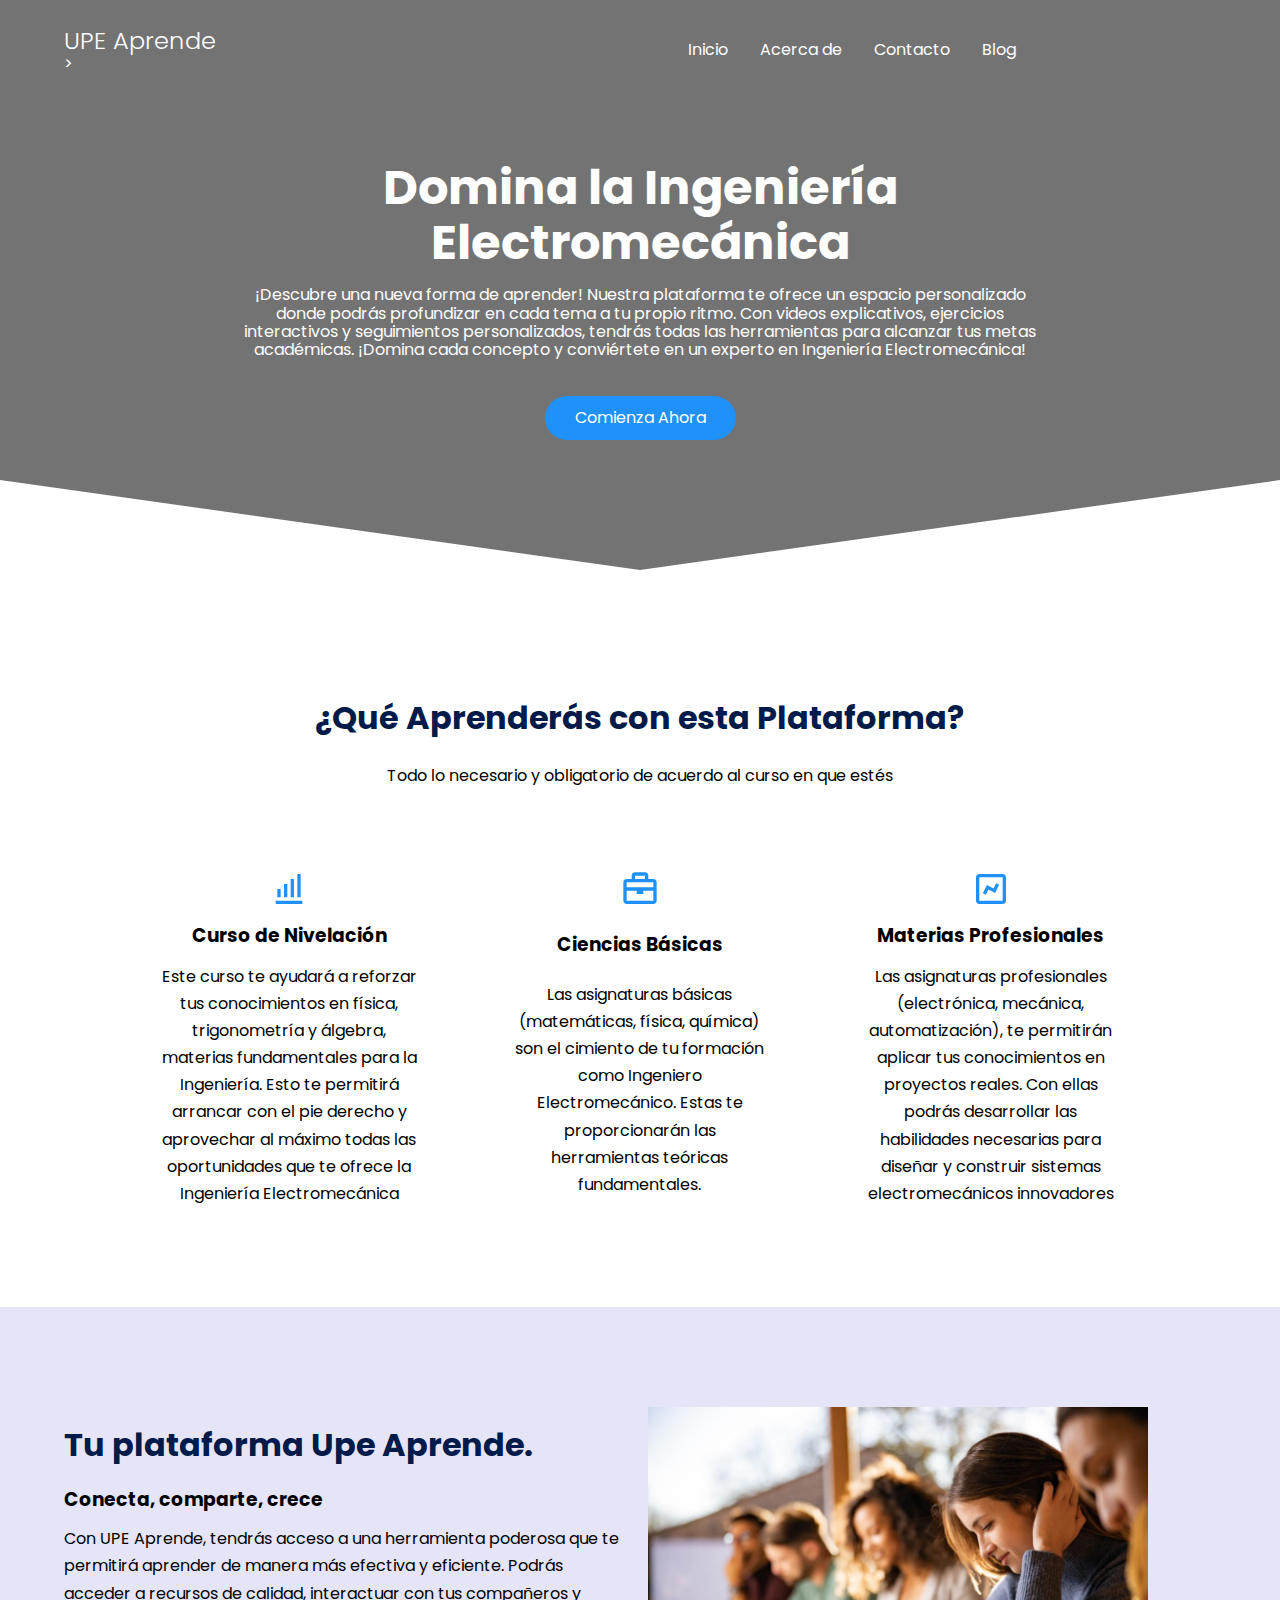
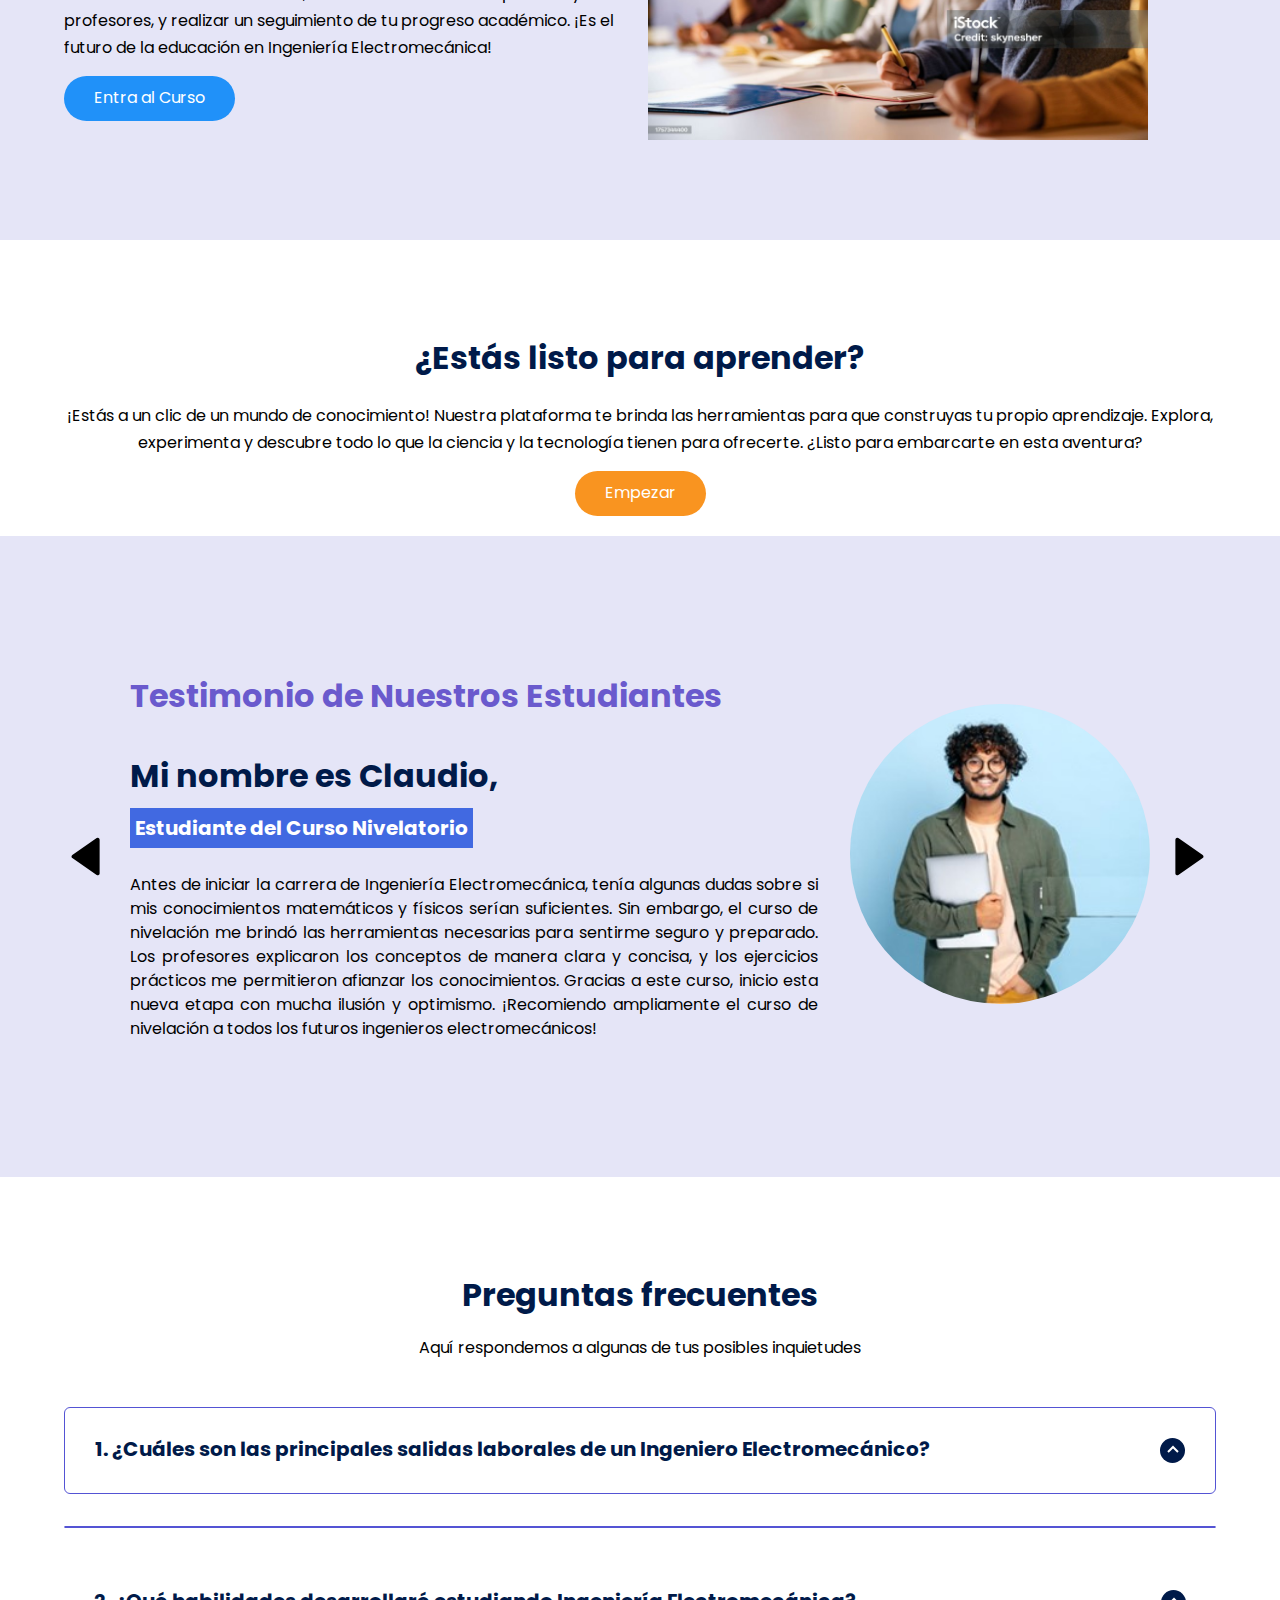
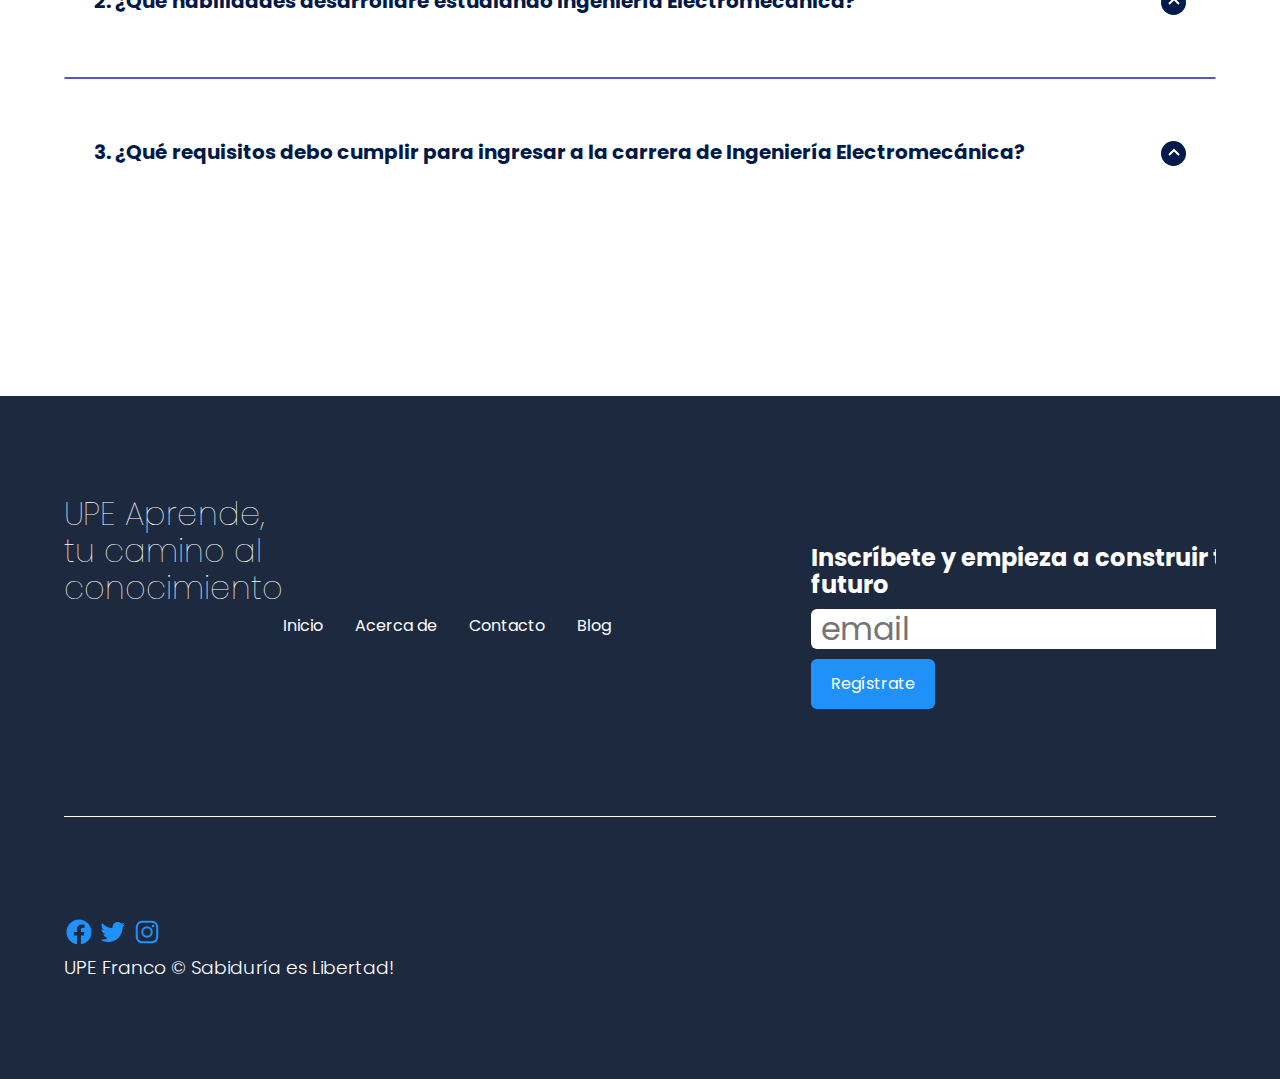
==== index.html @ ddc54c04 "subir website" ====
<!DOCTYPE html>
<html lang="es">
<head>
    <meta charset="UTF-8">
    <meta name="viewport" content="width=device-width, initial-scale=1.0">
    <title>UPE Aprende</title>
    <link rel="shortcut icon" href="./Imagenes/favicom.png" type="image/x-icon">
    <link rel="stylesheet" href="./CSS/estilos.css">
    <link rel="stylesheet" href="./CSS/normalize.css">

    <meta name="theme-color " content="#2091f9">

    <!-- Primary Meta Tags -->

<meta name="title" content="UPE  Aprende" />
<meta name="description" content="¡Descubre una nueva forma de aprender! Nuestra plataforma te ofrece un espacio  personalizado donde podrás profundizar en cada tema a tu propio ritmo. " />

<!-- Open Graph / Facebook -->
<meta property="og:type" content="website" />
<meta property="og:url" content="upeaprendefranco.com" />
<meta property="og:title" content="UPE  Aprende" />
<meta property="og:description" content="¡Descubre una nueva forma de aprender! Nuestra plataforma te ofrece un espacio  personalizado donde podrás profundizar en cada tema a tu propio ritmo. " />
<meta property="og:image" content="https://metatags.io/images/meta-tags.png" />

<!-- Twitter -->
<meta property="twitter:card" content="summary_large_image" />
<meta property="twitter:url" content="upeaprendefranco.com" />
<meta property="twitter:title" content="UPE  Aprende" />
<meta property="twitter:description" content="¡Descubre una nueva forma de aprender! Nuestra plataforma te ofrece un espacio  personalizado donde podrás profundizar en cada tema a tu propio ritmo. " />
<meta property="twitter:image" content="https://metatags.io/images/meta-tags.png" />

<!-- Meta Tags Generated with https://metatags.io -->

    
</head>
<body>
    <header class="hero">
        <nav class="nav container">
             <div class="nav_logo">
                 <h2 class="nav_title">UPE Aprende</h2>>

                 </h2>
           </div>
            <ul class="nav_link nav_link--menu">
                <li class="nav_items"><a href="#" class="nav_links">Inicio</a>
                </li>              
                <li class="nav_items">
                    <a href="#" class="nav_links">Acerca de</a>
                </li>
                <li class="nav_items">
                    <a href="#" class="nav_links">Contacto</a>
                </li>
                <li class="nav_items">
                    <a href="#" class="nav_links">Blog</a>
                    <img src="./Imagenes/close.svg" alt="" class="nav_close">
                </li>
                
           </ul>
           <div class="nav_menu">
             <img src="./imagenes/menu.svg" class="nav_img">
               
           </div>
        </nav>
        <section class="hero_container container">
            <h1 class="hero_title">Domina la Ingeniería Electromecánica</h1>
            <p class="hero_paragraph">¡Descubre una nueva forma de aprender! Nuestra plataforma te ofrece un espacio 
            personalizado donde podrás profundizar en cada tema a tu propio ritmo. Con videos 
            explicativos, ejercicios interactivos y seguimientos personalizados, tendrás todas 
            las herramientas para alcanzar tus metas académicas. ¡Domina cada concepto y conviértete
            en un experto en Ingeniería Electromecánica!</p>
            <a href="#" class="cta">Comienza Ahora </a>
        </section>
    </header>
   <main>
     <section class="container about">
        <h2 class="subtitle"> ¿Qué Aprenderás con esta Plataforma?</h2>
        <p class="about_paragraph" > Todo lo necesario y obligatorio de acuerdo al curso
             en que estés </p>
        <div class="about_main">
            <article class="about_icons">
                <img src="./Imagenes/nivela_2.svg" class="about_icon">
                <h3 class="about_title">Curso de Nivelación</h3>
                <p class="about_paragraph">Este curso te ayudará a reforzar tus 
                    conocimientos en física, trigonometría y álgebra, materias 
                    fundamentales para la Ingeniería. Esto te permitirá arrancar con 
                    el pie derecho y aprovechar al máximo todas las oportunidades
                     que te ofrece la Ingeniería Electromecánica</p>
            </article>
            <article class="about_icons">
                <img src="./Imagenes/mate_pro.svg" class="about_icon">
                <h3 class="about_title">Ciencias Básicas</h3>
                <p class="about_paragraph">Las asignaturas básicas (matemáticas, física,
                     química) son el cimiento de tu formación como Ingeniero Electromecánico.
                     Estas te proporcionarán las herramientas teóricas fundamentales.</p>
            </article>
            <article class="about_icons">
                <img src="./Imagenes/ciencias_bas.svg" class="about_icon">
                <h3 class="about_title">Materias Profesionales</h3>
                <p class="about_paragraph">Las asignaturas profesionales (electrónica, mecánica,
                     automatización), te permitirán aplicar tus conocimientos en proyectos reales.
                     Con ellas podrás desarrollar las habilidades necesarias para diseñar y 
                     construir sistemas electromecánicos innovadores</p>
            </article>
        </div>
     </section>
     <section class="knowledge">
        <div class="knowledge_container container">
           <div class="knowledge_texts">
              <h2 class="subtitle">Tu plataforma Upe Aprende. </h2>
              <h3 class="subtitle_2">Conecta, comparte,
                crece</h3>
              <p class="knowledge_paragraph">Con UPE Aprende, tendrás acceso a una 
                herramienta poderosa que te permitirá aprender de manera más efectiva
                 y eficiente. Podrás acceder a recursos de calidad, interactuar con 
                 tus compañeros y profesores, y realizar un seguimiento de tu
                  progreso académico. ¡Es el futuro de la educación en Ingeniería 
                  Electromecánica!</p>
             <a href="#" class="cta">Entra al Curso</a>
           </div>
           <figure class="knowledge_picture">
            <img src="./Imagenes/alu_estudiando.jpg" class="knowledge_img">
           </figure>
        </div>

     </section>
     <section class="cuestion_offer">
        <div class="cuestion_container container">
            <div class="cuestion_texts">
                <h2 class="subtitle">¿Estás listo para aprender?</h2>
                <p class="cuestion_paragraph">¡Estás a un clic de un mundo de conocimiento!
                    Nuestra plataforma te brinda las herramientas para que construyas tu 
                     propio aprendizaje. Explora, experimenta y descubre todo lo que la 
                    ciencia y la tecnología tienen para ofrecerte. ¿Listo para embarcarte en
                     esta aventura?</p>
                <a href="" class="cta_2">Empezar</a>
            </div>
        </div>
        
  
     </section>

     <!-- Sección para El Testimonio-->
     
     
<!--
    <section class="testimony">
            <div class="testimony_container container">
                <img src="./Imagenes/flecha_izq.svg" class="testimony_awr" id="before">
                <section class="testimony_body testimony_body--show" data-id="5">
                    <div class="testimony_text">
                        <h2 class="subtitle"> Mi nombre es Aliciac Castillo, <span class="testimony_course">estudiante del Curso Nivelatorio</span></h2>
                        <p class="testimony_review">Antes de iniciar la carrera de Ingeniería Electromecánica, tenía algunas dudas sobre si mis conocimientos matemáticos y físicos serían suficientes. Sin embargo, el curso de nivelación me brindó las herramientas necesarias para sentirme seguro y preparado. Los profesores explicaron los conceptos de manera clara y concisa, y los ejercicios prácticos me permitieron afianzar los conocimientos. Gracias a este curso, inicio esta nueva etapa con mucha ilusión y optimismo. ¡Recomiendo ampliamente el curso de nivelación a todos los futuros ingenieros electromecánicos!</p>

                    </div>
                    <figure class="testimony_picture">
                        <img src="./Imagenes/estudiante_1.jpg" class="testimony_img">
                    </figure>
                </section>
                <img src="./Imagenes/right_arrow.svg" class="testimony_awr" id="next">
            </div>

    </section>
-->


    
     <section class="testimonio">
        <div class="testimonio_container container">
            <!--<img src="./Imagenes/lefaroow.svg" class="testimonio_awr" id="before">-->
            <img src="./Imagenes/flecha_izq.svg" class="testimonio_awr" id="before">
            <section class="testimonio_body testimonio_body--show" data-id="1">
                <div class="testimonio_text">
                    <h1 class="testimonio_Titulo"> Testimonio de Nuestros Estudiantes</h1>
                    <h2 class="subtitle">Mi nombre es Claudio, <span class="testimonio_course">Estudiante del Curso Nivelatorio</span> </h2>
                    <p class="testimonio_review">Antes de iniciar la carrera de Ingeniería Electromecánica, tenía algunas dudas sobre si mis conocimientos matemáticos y físicos serían suficientes. Sin embargo, el curso de nivelación me brindó las herramientas necesarias para sentirme seguro y preparado. Los profesores explicaron los conceptos de manera clara y concisa, y los ejercicios prácticos me permitieron afianzar los conocimientos. Gracias a este curso, inicio esta nueva etapa con mucha ilusión y optimismo. ¡Recomiendo ampliamente el curso de nivelación a todos los futuros ingenieros electromecánicos! </p>
                </div>
                <figure class="testimonio_picture">
                    <img src="./Imagenes/claudio_2.jpg" class="testimonio_img">
                </figure>
            </section>

     
<section class="testimonio_body"  data-id="2">
                <div class="testimonio_text">
                    <h1 class="testimonio_Titulo"> Testimonio de Nuestros Estudiantes</h1>
                    <h2 class="subtitle">Mi nombre es Alejandra, <span class="testimonio_course">Estudiante del Tercer año</span> </h2>
                    <p class="testimonio_review"> Estoy encantada con mi elección de estudiar Ingeniería Electromecánica. Desde que ingresé a la facultad, me he sentido muy respaldada por el equipo docente. Las clases son dinámicas y los profesores siempre están dispuestos a resolver nuestras dudas. Lo que más me gusta es la combinación de teoría y práctica, ya que nos permite aplicar los conocimientos adquiridos en proyectos reales. Además, el ambiente de estudio es muy colaborativo, lo que fomenta el aprendizaje entre compañeros. ¡Sin duda, estoy construyendo una sólida base para mi futuro profesional!"</p>
                </div>
                <figure class="testimonio_picture">
                    <img src="./Imagenes/estudiante_1.jpg" class="testimonio_img">
                </figure>
            </section>

            <section class="testimonio_body"  data-id="3">
                <div class="testimonio_text">
                    <h1 class="testimonio_Titulo"> Testimonio de Nuestros Estudiantes</h1>
                    <h2 class="subtitle">Mi nombre es Alex, <span class="testimonio_course">Egresado de la Carrera</span> </h2>
                    <p class="testimonio_review">Elegir la carrera de Ingeniería Electromecánica fue una de las mejores decisiones de mi vida. La formación que recibí en la facultad me proporcionó una base sólida en conocimientos teóricos y prácticos que me han sido de gran utilidad en mi desarrollo profesional. Los proyectos que realizamos durante la carrera me permitieron aplicar los conceptos aprendidos en situaciones reales y desarrollar habilidades como el trabajo en equipo y la resolución de problemas.
                        Los conocimientos adquiridos en la facultad me han permitido adaptarme rápidamente a los desafíos de mi trabajo y aportar soluciones innovadoras. Estoy muy satisfecho con mi carrera y recomiendo a todos los jóvenes que estén interesados en la ingeniería a que se animen a estudiar esta apasionante disciplina. La formación en ingeniería no solo te abre puertas en el mundo laboral, sino que también te brinda las herramientas necesarias para enfrentar los retos del futuro y contribuir al desarrollo de nuestra sociedad.
                         </p>
                </div>
                <figure class="testimonio_picture">
                    <img src="./Imagenes/estudiante_2.jpg" class="testimonio_img">
                </figure>
            </section>





            <img src="./Imagenes/right_arrow.svg" class="testimonio_awr" id="next">

        </div>
     </section>
    

     <section class="cuestions container">
        <h2 class="subtitle">Preguntas frecuentes</h2>
        <p class="cuestions_paragraph"n>Aquí respondemos a algunas de tus posibles inquietudes</p>
        <section class="cuestions_container">
            <article class="cuestions_padding">
                <div class="cuestions_answer">
                    <h3 class="cuestions_title">
                        1. ¿Cuáles son las principales salidas laborales de un Ingeniero Electromecánico?
                        <span class="cuestions_arrow">
                            <img src="./Imagenes/chevron_arrib.svg" class="cuestions_img">
                        </span>
                    </h3>
                    <p class="cuestions_show">La Ingeniería Electromecánica ofrece un amplio abanico de oportunidades laborales. Nuestros egresados se desempeñan en diversos sectores, como:<br>
                        
                        •	<strong>Industria:</strong> En la fabricación, mantenimiento y optimización de maquinaria y equipos industriales.<br>
                        •	<strong>Energías renovables: </strong>En el diseño e implementación de sistemas de generación y distribución de energía limpia.<br>
                        •	<strong>Automatización:</strong> En la programación y control de procesos industriales.<br>
                        •	<strong>Automoción:</strong> En el desarrollo de vehículos eléctricos y sistemas de control vehicular.<br>
                        •	<strong>Consultoría:</strong> Brindando asesoramiento técnico en proyectos de ingeniería.
                        </p>
                </div>
            </article>

            <article class="cuestions_padding"></article>
                <div class="cuestions_answer">
                    <h3 class="cuestions_title">
                       2. ¿Qué habilidades desarrollaré estudiando Ingeniería Electromecánica?
                        <span class="cuestions_arrow">
                            <img src="./Imagenes/chevron_arrib.svg" class="cuestions_img">
                        </span>
                    </h3>
                    <p class="cuestions_show">Además de los conocimientos técnicos en electricidad, mecánica y electrónica, nuestra carrera te permitirá desarrollar habilidades clave para el éxito profesional, como:<br>
                        •	<strong>Resolución de problemas:</strong> Aprenderás a analizar situaciones complejas y encontrar soluciones eficientes.<br>
                        •	<strong>Trabajo en equipo: </strong>Desarrollarás la capacidad de colaborar con otros profesionales en proyectos multidisciplinarios.<br>
                        •	<strong>Pensamiento crítico:</strong>  Adquirirás la habilidad de evaluar información y tomar decisiones fundamentadas.<br>
                        •	<strong>Creatividad:</strong>Fomentarás tu capacidad de innovar y diseñar nuevas soluciones.
                        
                        </p>
                </div>
            </article>
            <article class="cuestions_padding"></article>
                <div class="cuestions_answer">
                    <h3 class="cuestions_title">
                        3. ¿Qué requisitos debo cumplir para ingresar a la carrera de Ingeniería Electromecánica?
                        <span class="cuestions_arrow">
                            <img src="./Imagenes/chevron_arrib.svg" class="cuestions_img">
                        </span>
                    </h3>
                    <p class="cuestions_show">Para ingresar a nuestra carrera, generalmente se requiere:<br>
                       <strong>•	Haber completado la educación secundaria.</strong> <br>
                       <strong>•	Aprobar un examen de admisión.</strong>  <br>
                       <strong>•	Cumplir con los requisitos específicos de la institución.</strong> <br>
                        Te recomendamos que te pongas en contacto con nuestra oficina de admisiones para obtener información detallada sobre el proceso de inscripción y los requisitos particulares de este año.<br>
                       <strong>• Contacto:</strong>  Sr. Hugo Villalba, Secretario Académico (0993)277681
                        
                        </p>
                </div>
            </article>
        </section>
     </section>
   </main>
   <footer class="footer">
     <section class="footer_container container">
        <nav class="nav nav_footer">
            <h2 class="footer_title">UPE Aprende, tu camino al conocimiento</h2>
             <!-- <h3 class="footer_title_2">Tu camino al conocimiento </h3> -->
            <ul class="nav_link nav_link--footer">
                <li class="nav_items"><a href="#" class="nav_links">Inicio</a>
                </li>              
                <li class="nav_items">
                    <a href="#" class="nav_links">Acerca de</a>
                </li>
                <li class="nav_items">
                    <a href="#" class="nav_links">Contacto</a>
                </li>
                <li class="nav_items">
                    <a href="#" class="nav_links">Blog</a>
                    
                </li>
            </ul>

        </nav>
        <form class="footer_form">
            <h2 class="footer_newsletter">Inscríbete y empieza a construir tu futuro</h2>
            <div class="footter_inputs">
                <input type="email" placeholder="email" class="footer_input">
                <input type="submit" value="Regístrate" class="footer_submit">

            </div>
        </form>
     </section>
     <section class="footer_copy container">
        <div class="footer_social">
            <a href="#" class="footer_icons"><img src="./Imagenes/facebook_redon.svg" class="footer_img" ></a>
            <a href="#" class="footer_icons"><img src="./Imagenes/twetter.svg" class="footer_img" ></a>
            <a href="#" class="footer_icons"><img src="./Imagenes/istagram.svg" class="footer_img" ></a>
        </div>
        <h3 class="footer_copyright">UPE Franco &copy; Sabiduría es Libertad! </h3>
     </section>
   </footer>


   <script src="./js/slider.js"></script>
   <script src="./js/cuestions.js"></script>
</body>
</html>
---- CSS/estilos.css ----
@import url("https://fonts.googleapis.com/css?family=Tangerine");
@import url("https://fonts.googleapis.com/css?family=Poppins");

:root{
  --padding-container: 100px 0;
  --color-title: #001A49;

}

body{
  font-family: 'Poppins',sans-serif;
    /*font-family: 'Tangerine',serif;*/

}

.container{
  width: 90%;
  max-width: 1200px;
  margin: 0 auto;
  overflow: hidden; 
  /* background-color: #000; */
  padding: var(--padding-container); 
}

.hero{
  width: 100%;
  height: 80hv; 
  min-height: 600px;
  max-height: 800px;
  /* background-color: aqua; */
  position: relative;
  display: grid;
  grid-template-rows: 100px 1fr;
  color: #fff;
  

}
.hero::before{
  content: "";
  position: absolute;
  top: 0;
  left: 0;
  width: 100%;
  height: 100%;  
  background-image: linear-gradient(180deg, #0000008c 0%, #0000008c 100% ),url('../imagenes/estud_c_robot.jpg');
  background-size: cover;
  clip-path: polygon(0 0, 100% 0, 100% 80%, 50% 95%, 0 80%); 
  z-index: -1;

}

.nav {
  --padding-container:0;  
  height: 100%;
  /* width: 100%; */
  display: flex;
  align-items: center;


}

.nav_title{
  font-weight: 300;
}
.nav_link{
  margin-left: auto;
  padding: 0;
  display: grid;
  grid-auto-flow: column;
  grid-auto-columns: max-content;
  gap: 2em;
}

.nav_items{
  list-style: none;
}


.nav_links{
  color: #fff;
  text-decoration: none;
}

.nav_menu{
  margin-left: auto;
  cursor: pointer;
  display: none;
}

.nav_img{
  display: block;
  width: 30px;
}
  
.nav_close{
  display: var(--show, none);
}

.hero_container{
  max-width: 800px;
   display: grid;
  --padding-container: 0; 
  grid-auto-rows: max-content;
  align-content: center;
  gap: 1em;
  padding-bottom: 100px;
  text-align: center;
   
}
.hero_title{
   font-size: 3rem;
}
.hero_paragraph{
  margin-bottom: 20px;
}

.cta{
  display: inline-block;
  background-color: #2091f9;
  justify-self: center;
  color: #fff;
  text-decoration: none;
  padding: 13px 30px;
  border-radius: 32px;
}

.cta_2{
  display: inline-block;
  background-color: #f99420;
  justify-self: center;
  color: #fff;
  text-decoration: none;
  padding: 13px 30px;
  border-radius: 32px;
}

/*about*/

.about{
  text-align: center;
}

.subtitle{
  color: var(--color-title);
  font-size: 2rem;
  margin-bottom: 25px;
}

.about_paragraph{
  line-height: 1.7;

}
.about_main{
  padding-top: 80px;
  display: grid;
  width: 90%;
  margin: 0 auto;
  gap: 1em;
  overflow: hidden;
  grid-template-columns: repeat(auto-fit, minmax(260px, auto));
}

.about_icons{
  display: grid;
  gap: 1em;
  justify-items: center;
  width: 260px;
  overflow: hidden;
  margin: 0 auto; 

}
.about_icon{
  width: 40px;
}

/*knowlege*/
.knowledge{
  background-color: #e5e5f7;
  background-image:  radial-gradient(#444cf7 0.5px, transparent 0.5px), radial-gradient(#444cf7 0.5px, #e5e5f7 0.5px);
  background-size: 20px 20px;
  background-position: 0 0,10px 10px;
  overflow: hidden;

}
.knowledge_container{
  display: grid;
  grid-template-columns: 1fr 1fr;
  gap: 1em;
  align-items: center;

}

.knowledge_picture{
  max-width: 500px;

}

.knowledge_img{
  width: 100%;
  display: block;
}
.knowledge_paragraph{
  line-height: 1.7;
  margin-bottom: 15PX;
  margin-top: 15px;
}

/*question*/
.cuestion_offer{ 
  
}
.cuestion_container{    
  align-items: center;
  align-content: center;
  gap: 1em;
  padding-bottom: 20px;
  text-align: center;
  justify-items: center;
}

.cuestion_paragraph{
 

  text-align: center;
  line-height: 1.7;
  margin-bottom: 15PX;
  margin-top: 15px;
  
}

/*Cuestions 2*/

.cuestions{
  text-align: center;

}

.cuestions_container{
  display: grid;
  gap: 2em;
  padding-top: 50px;
  padding-bottom: 100px;

}

.cuestions_padding{
  padding: 0;
  transition: padding .5s;
  border: 1px solid #5454D4;
  border-radius: 6px;


}

.cuestions_padding--add{
  padding-bottom: 30px;

}

.cuestions_answer{
   padding: 0 30px 0;
   overflow: hidden;
}

.cuestions_title{
  display: flex;
  font-size: 20px;
  padding: 30px 0 30px;
  cursor: pointer;
  color: var(--color-title);
  justify-content: space-between;
}
.cuestions_arrow{
   border-radius: 50%;
   background-color: var(--color-title);
   width: 25px;
   height: 25px;
   display: flex;
   justify-content: center;
   align-items: center;
   align-self: flex-end;
   margin-left: 10px;
   transition: transform .3s;
}
.cuestions_arrow--rotate{
  transform: rotate(180deg);

}

.cuestions_show{
  text-align: justify;
  line-height: 1.5;
  height: 0;
  transition: height .3s;
}

.cuestions_img{
  display: block;
}




/*fotter*/
.footer{
  background-color: #1d293f;

}

.footer_title{
   font-weight: 100;
   font-size: 2rem;
   margin-bottom: 150px; 
   color: #fff;
}

.footer_newsletter{
  color: #fff;
}

.footer_container{
  display: flex;
  justify-content: space-between;
  align-items: center;
  border-bottom: 1px solid #fff;
  padding-bottom: 60px;
}
.nav_link{
  margin-right: 200px;
}
.nav--footer{
  padding-bottom: 20px;
  font-display: grid;
  gap: 1em;
  grid-auto-flow: row;
  height: 100%;
}

.nav_link_footer{
  display: flex;
  margin: 0;
  margin-right: 20px; 
  flex-wrap: wrap;
}
.footer_inputs{
  margin-top: 10px;
  display: flex;
  overflow: hidden;
}

.footer_input{
  background-color: #fff;
  height: 40px;
  width: 450px;
  display: block;
  padding-left: 10px;
  border-radius: 6px;
  font-size: 2rem;
  outline: none;
  border: none;
  margin-right: 16px;
  margin-top: 10px;
   

}
.footer_submit{
  margin-left: auto;
  display: inline-block;
  height: 50px;
  padding: 0 20px;
  background-color: #2091f9;
  border: none;
  font-size: 1rem;
  color: #fff;
  border-radius: 6px;
  margin-top: 10px;

}

.footer.copy{
  --padding-container: 30px 0;
  text-align: center;
  color: #fff;
  align-items: center;
}
.footer_copyright{
   font-weight: 300;
   color: #fff;
   align-items: center;

}
.footer_icons{
  display: inline-flex;
  margin-bottom:  10px;

}
.footer_img{
  width: 30px;

}

/* Testimonios */

.testimonio{
  background-color: #e5e5f7;

 
}

.testimonio_container{
  display: grid;
 grid-template-columns: 50px 1fr 50px;
 gap: 1em;
 align-items: center;

 
}
.testimonio_Titulo{
  margin-bottom: 1em;
  color: slateblue;
}
.testimonio_body{
  display: grid;
  grid-template-columns: 1fr max-content;
  justify-content: space-between;
  align-items: center;
  gap: 2em;
  grid-column: 2/3;
  grid-row: 1/2;
  opacity: 0;
  pointer-events: none;
}
.testimonio_body--show{
  pointer-events: unset;
  opacity: 1;
  transition: opacity 1.5s ease-in-out;

}


.testimonio_img{
  width: 300px;
  height: 300px;
  border-radius: 50%;
  object-fit: cover;
  object-position: 50% 30%;
}

.testimonio_text{
  max-width: 700px;
  line-height: 1.5;

}
.testimonio_course{
  background-color: royalblue;
  color: #fff;
  display: inline-block;
  padding: 5px;
  font-size: 20px;
}
.testimonio_review{
  text-align: justify;
}

.testimonio_awr{
  width: 90%;
  cursor: pointer;
}
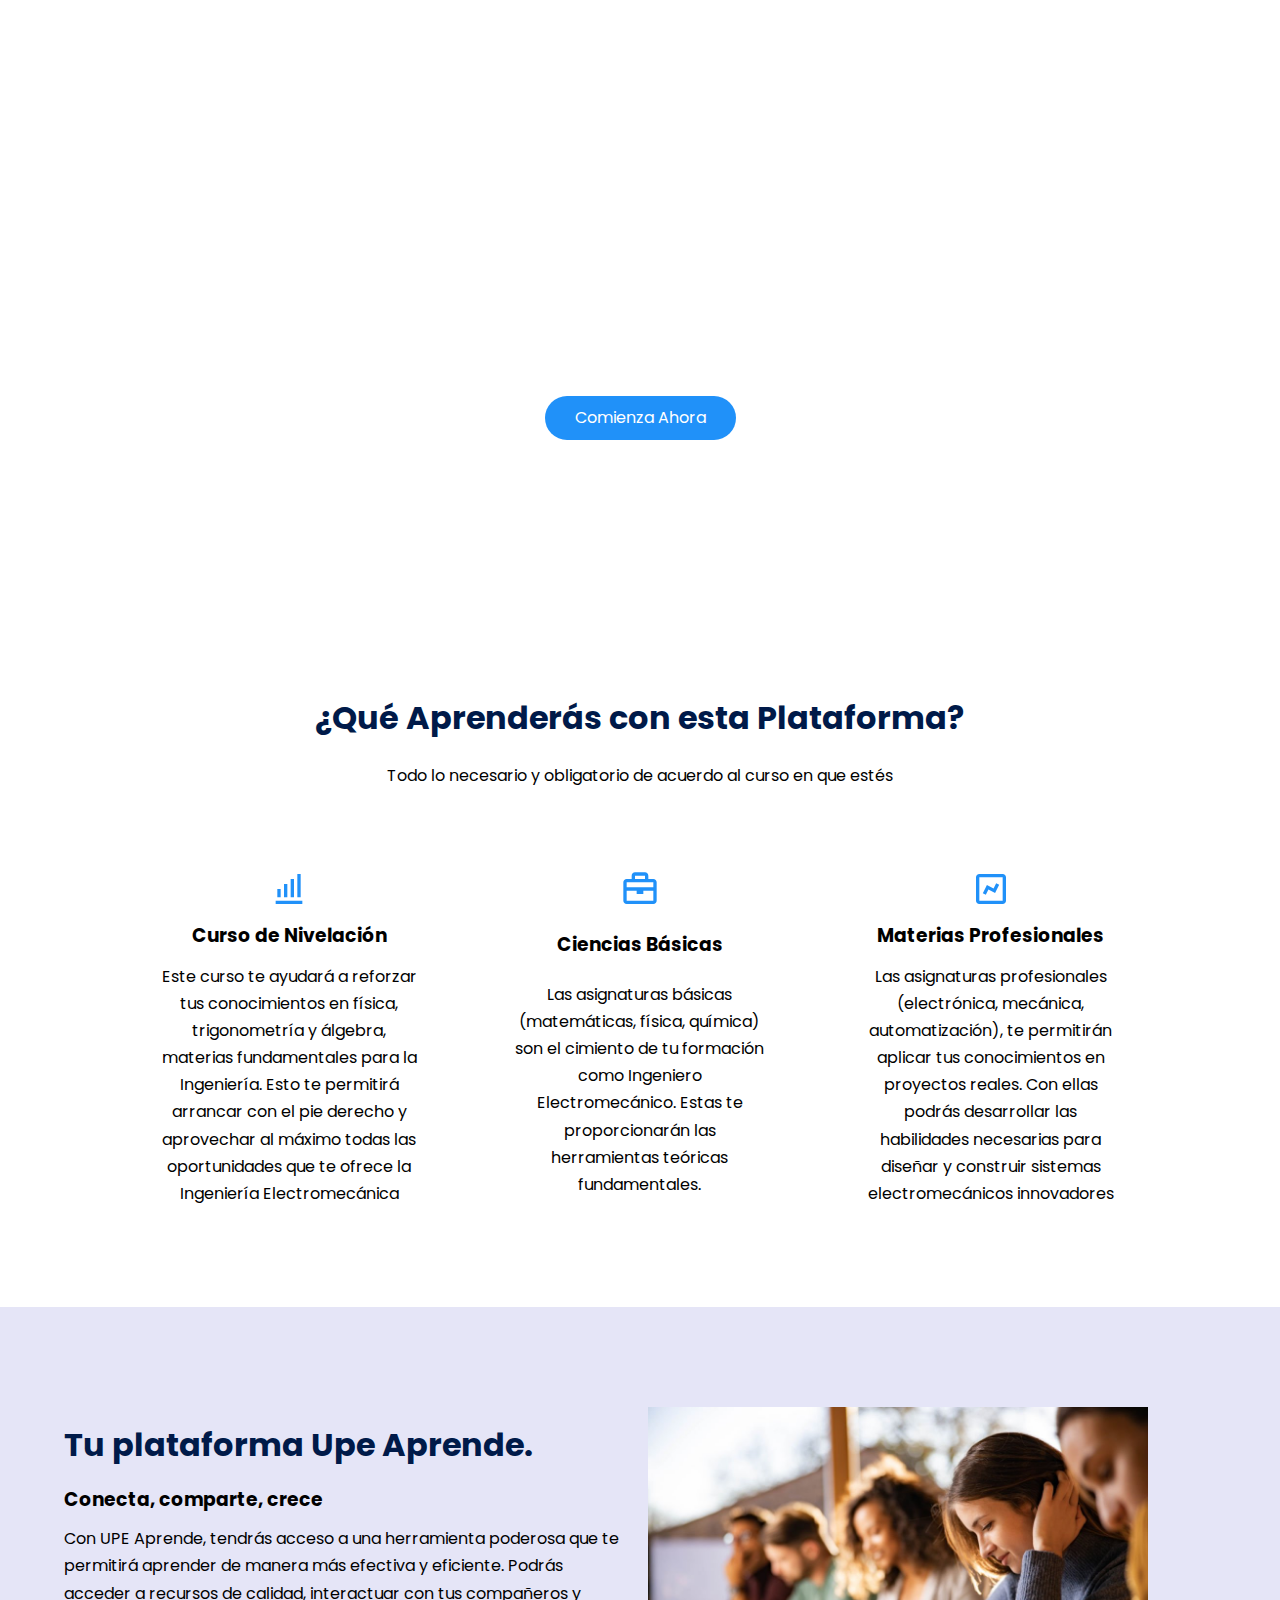
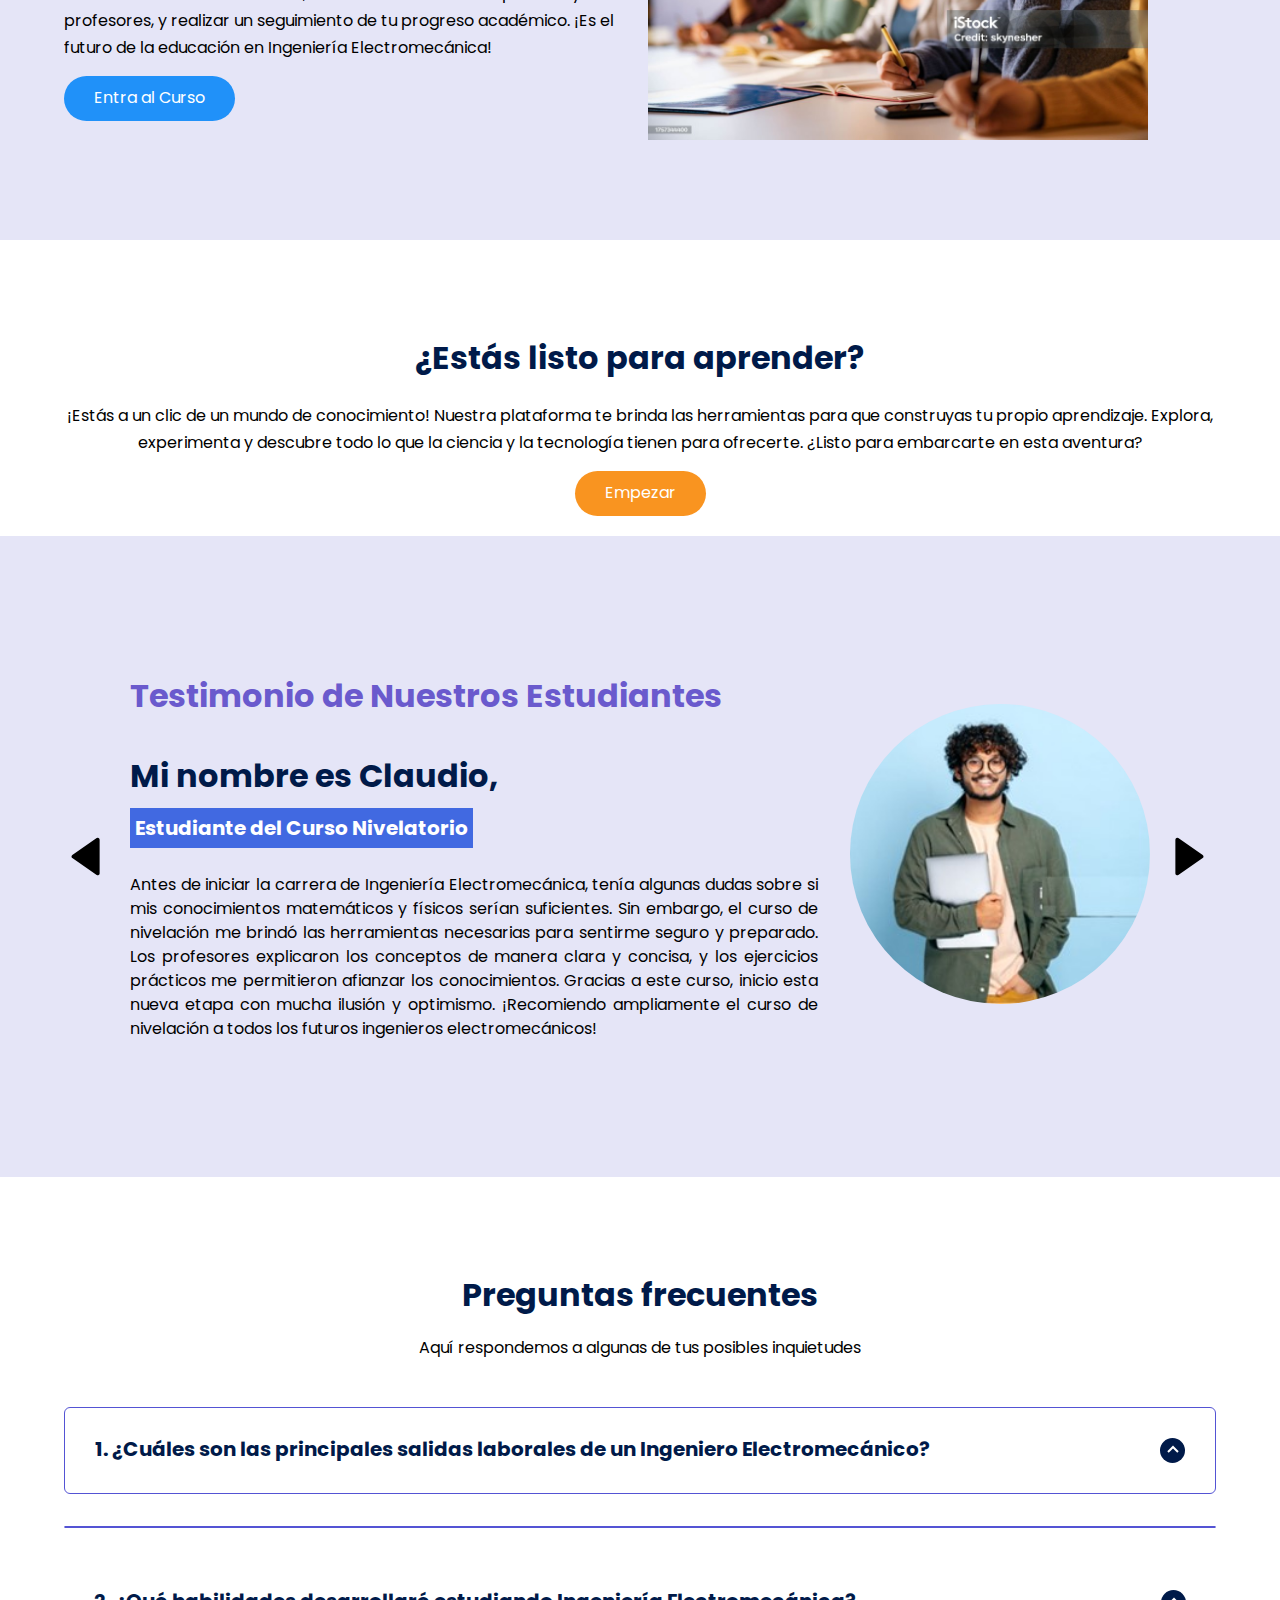
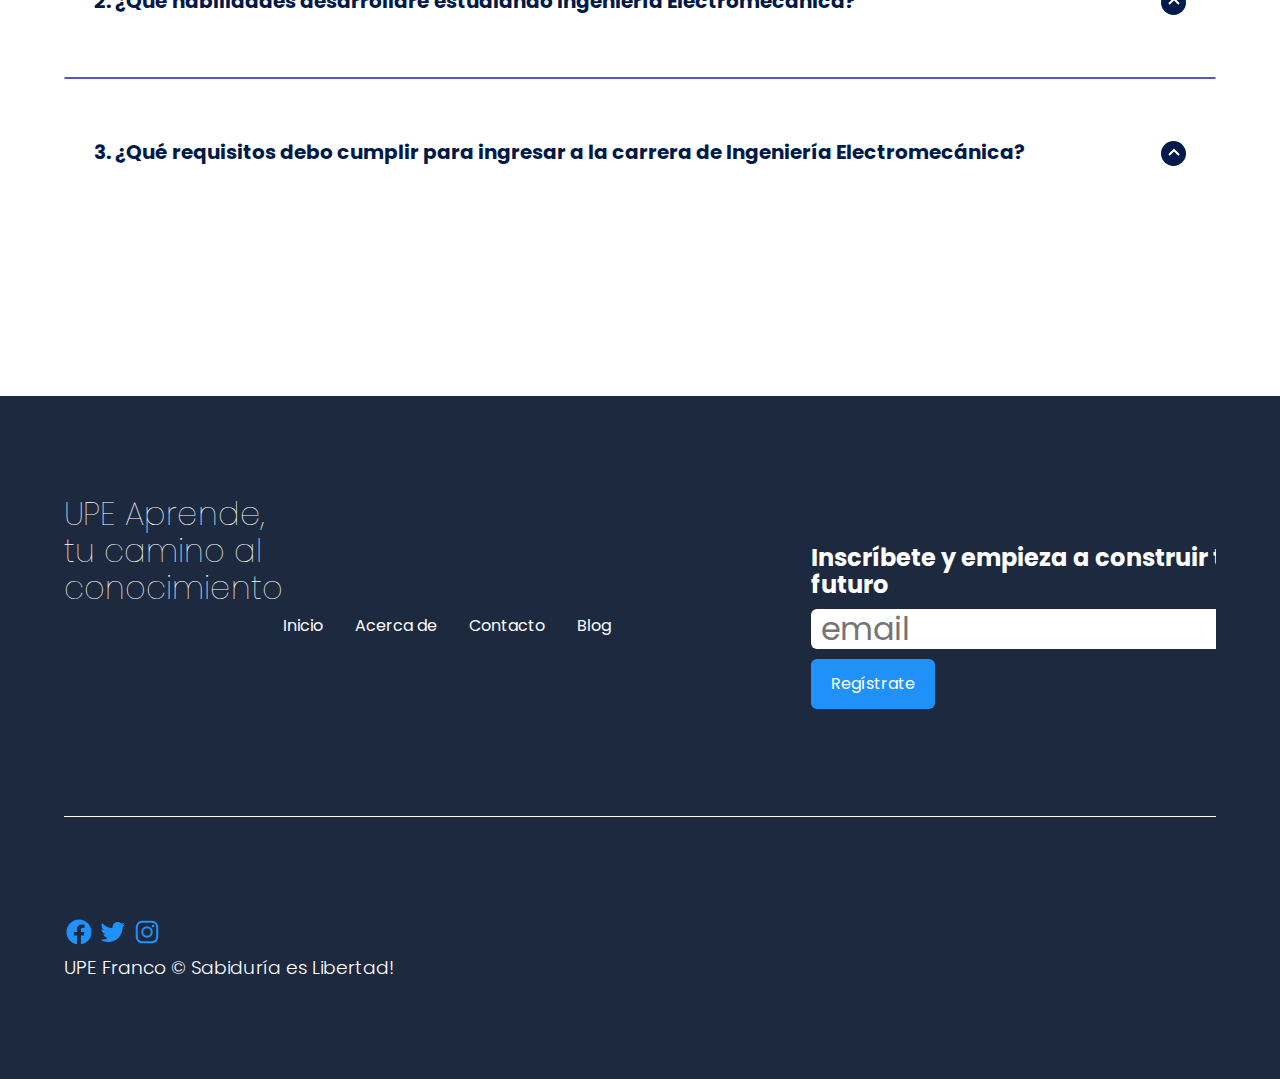
==== commit c834c8f5: "actualizacion_1" ====
--- a/index.html
+++ b/index.html
@@ -57,7 +57,7 @@
                 
            </ul>
            <div class="nav_menu">
-             <img src="./imagenes/menu.svg" class="nav_img">
+             <img src="./imagenes/estudiante_1.jpg" class="nav_img">
                
            </div>
         </nav>
--- a/CSS/estilos.css
+++ b/CSS/estilos.css
@@ -35,6 +35,7 @@
   
 
 }
+/*
 .hero::before{
   content: "";
   position: absolute;
@@ -42,12 +43,12 @@
   left: 0;
   width: 100%;
   height: 100%;  
-  background-image: linear-gradient(180deg, #0000008c 0%, #0000008c 100% ),url('../imagenes/estud_c_robot.jpg');
+  background-image: linear-gradient(180deg, #0000008c 0%, #0000008c 100% ),url('../imagenes/companeros.jpg');
   background-size: cover;
   clip-path: polygon(0 0, 100% 0, 100% 80%, 50% 95%, 0 80%); 
   z-index: -1;
 
-}
+}*/
 
 .nav {
   --padding-container:0;  
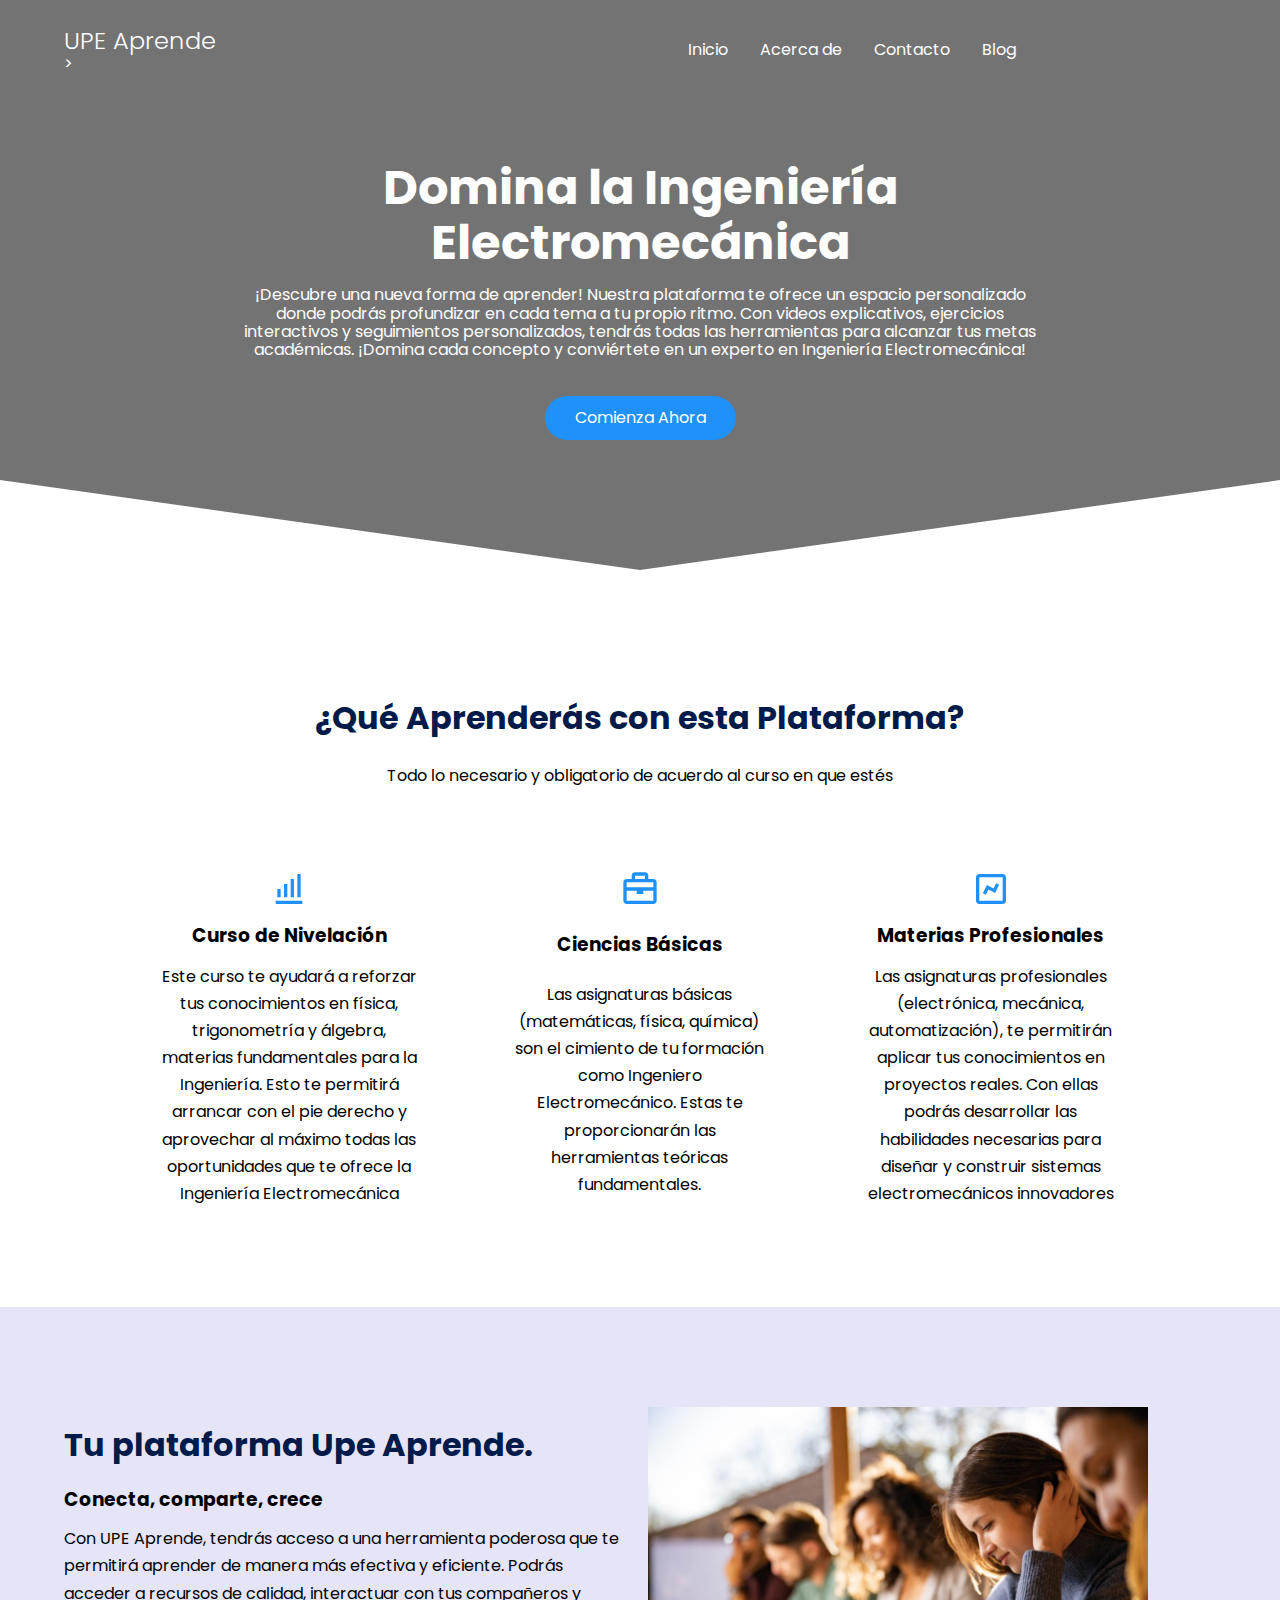
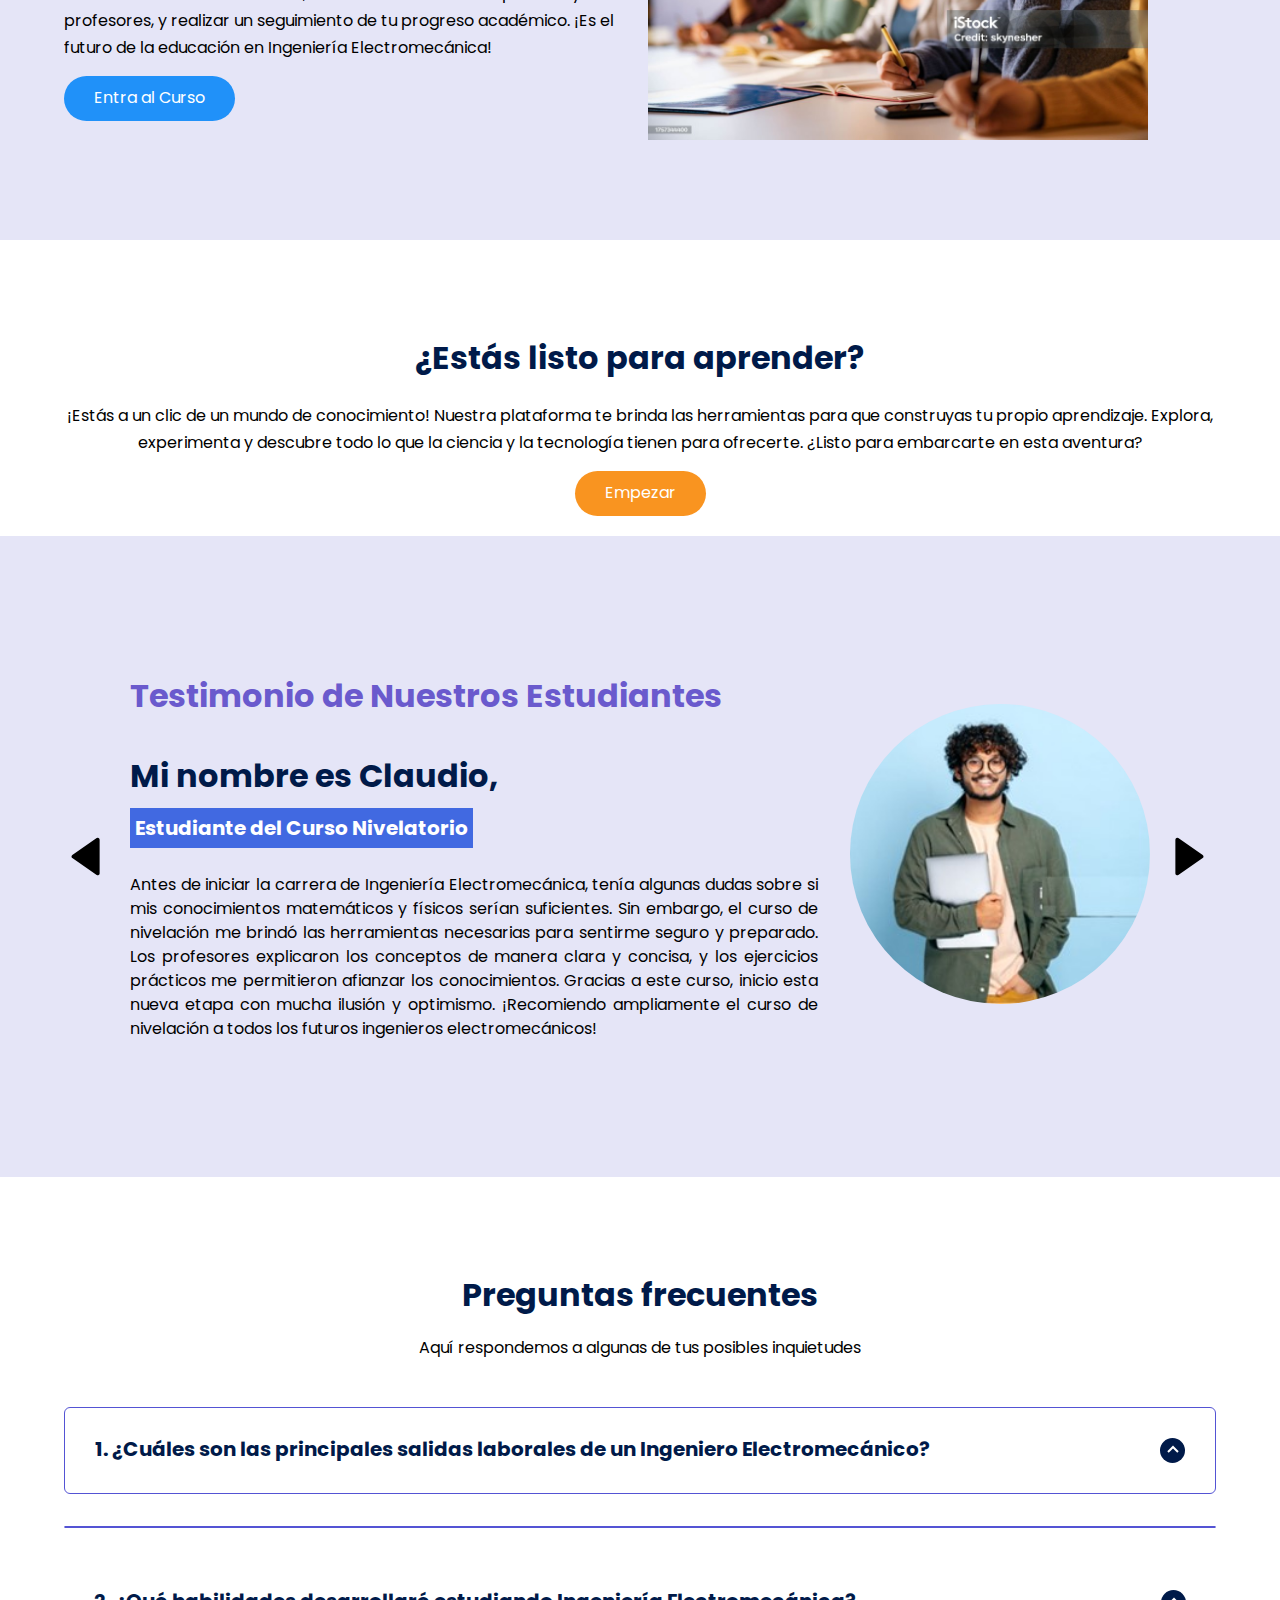
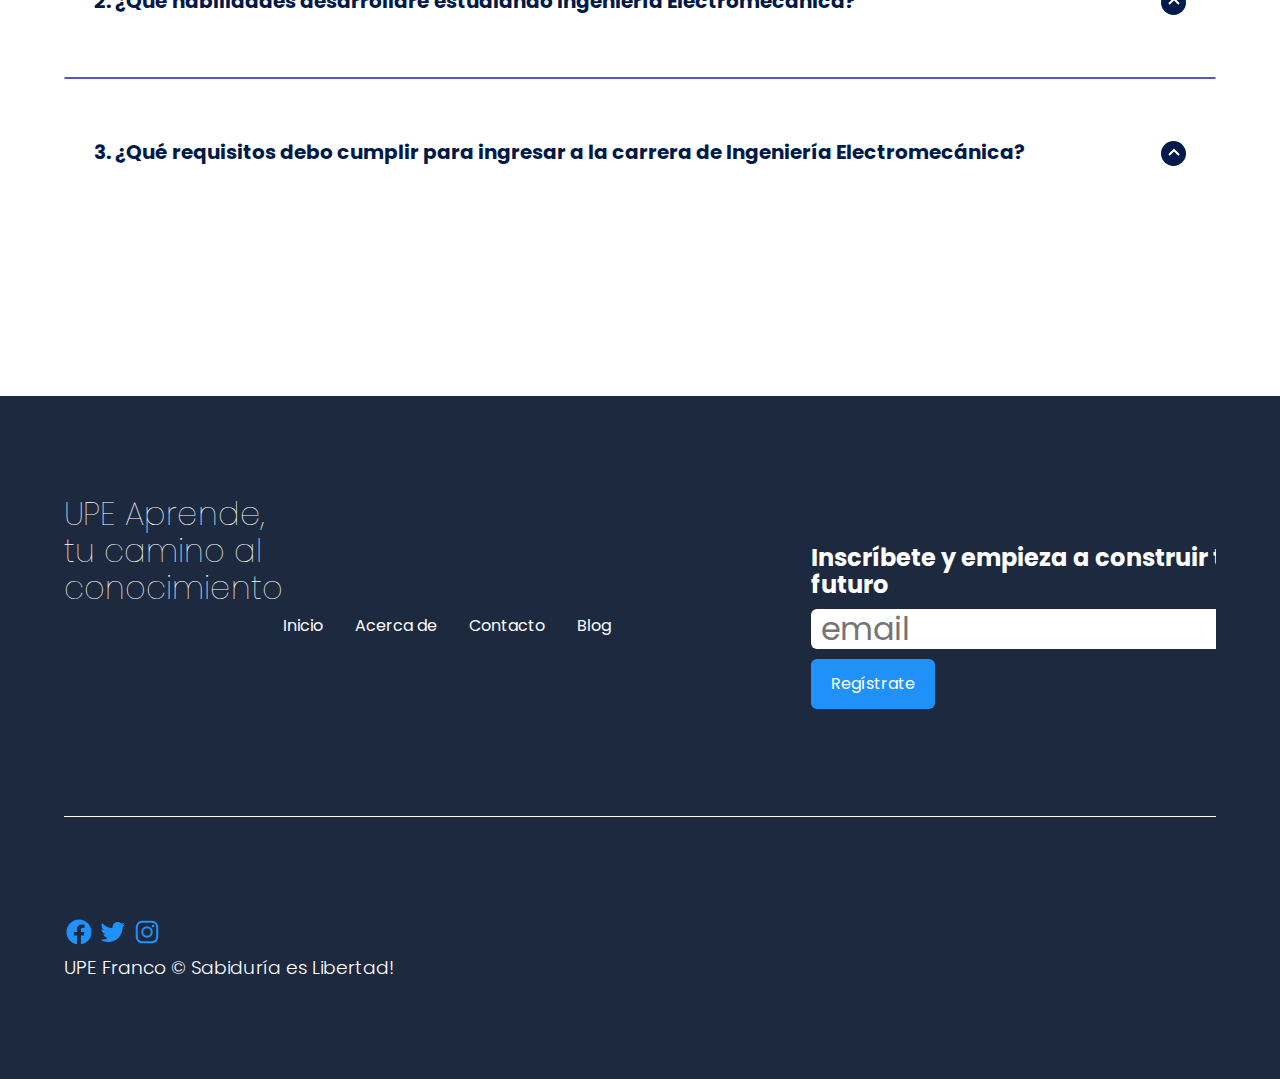
==== commit 911b7f49: "borrelo demás" ====
--- a/index.html
+++ b/index.html
@@ -57,7 +57,7 @@
                 
            </ul>
            <div class="nav_menu">
-             <img src="./imagenes/estudiante_1.jpg" class="nav_img">
+             <img src="./imagenes/menu.svg" class="nav_img">
                
            </div>
         </nav>
--- a/CSS/estilos.css
+++ b/CSS/estilos.css
@@ -35,7 +35,7 @@
   
 
 }
-/*
+
 .hero::before{
   content: "";
   position: absolute;
@@ -48,7 +48,7 @@
   clip-path: polygon(0 0, 100% 0, 100% 80%, 50% 95%, 0 80%); 
   z-index: -1;
 
-}*/
+}
 
 .nav {
   --padding-container:0;  
